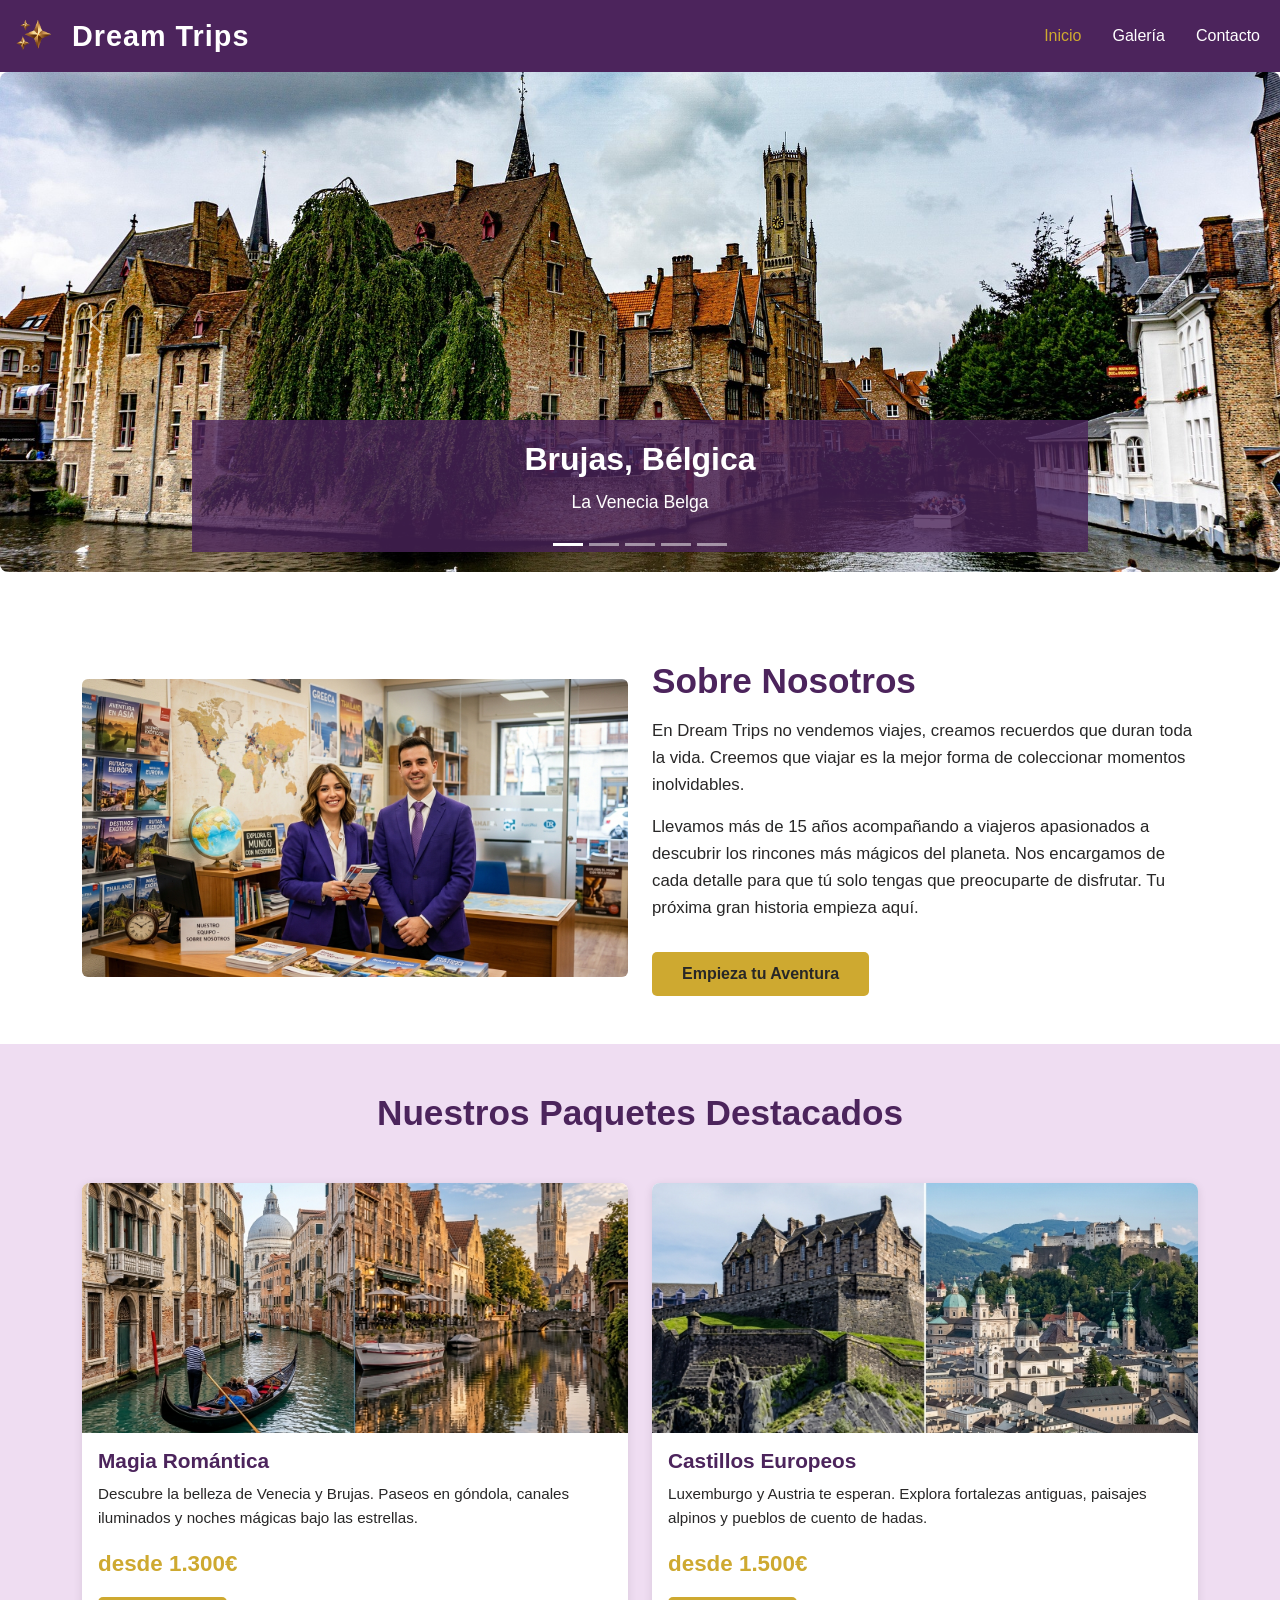
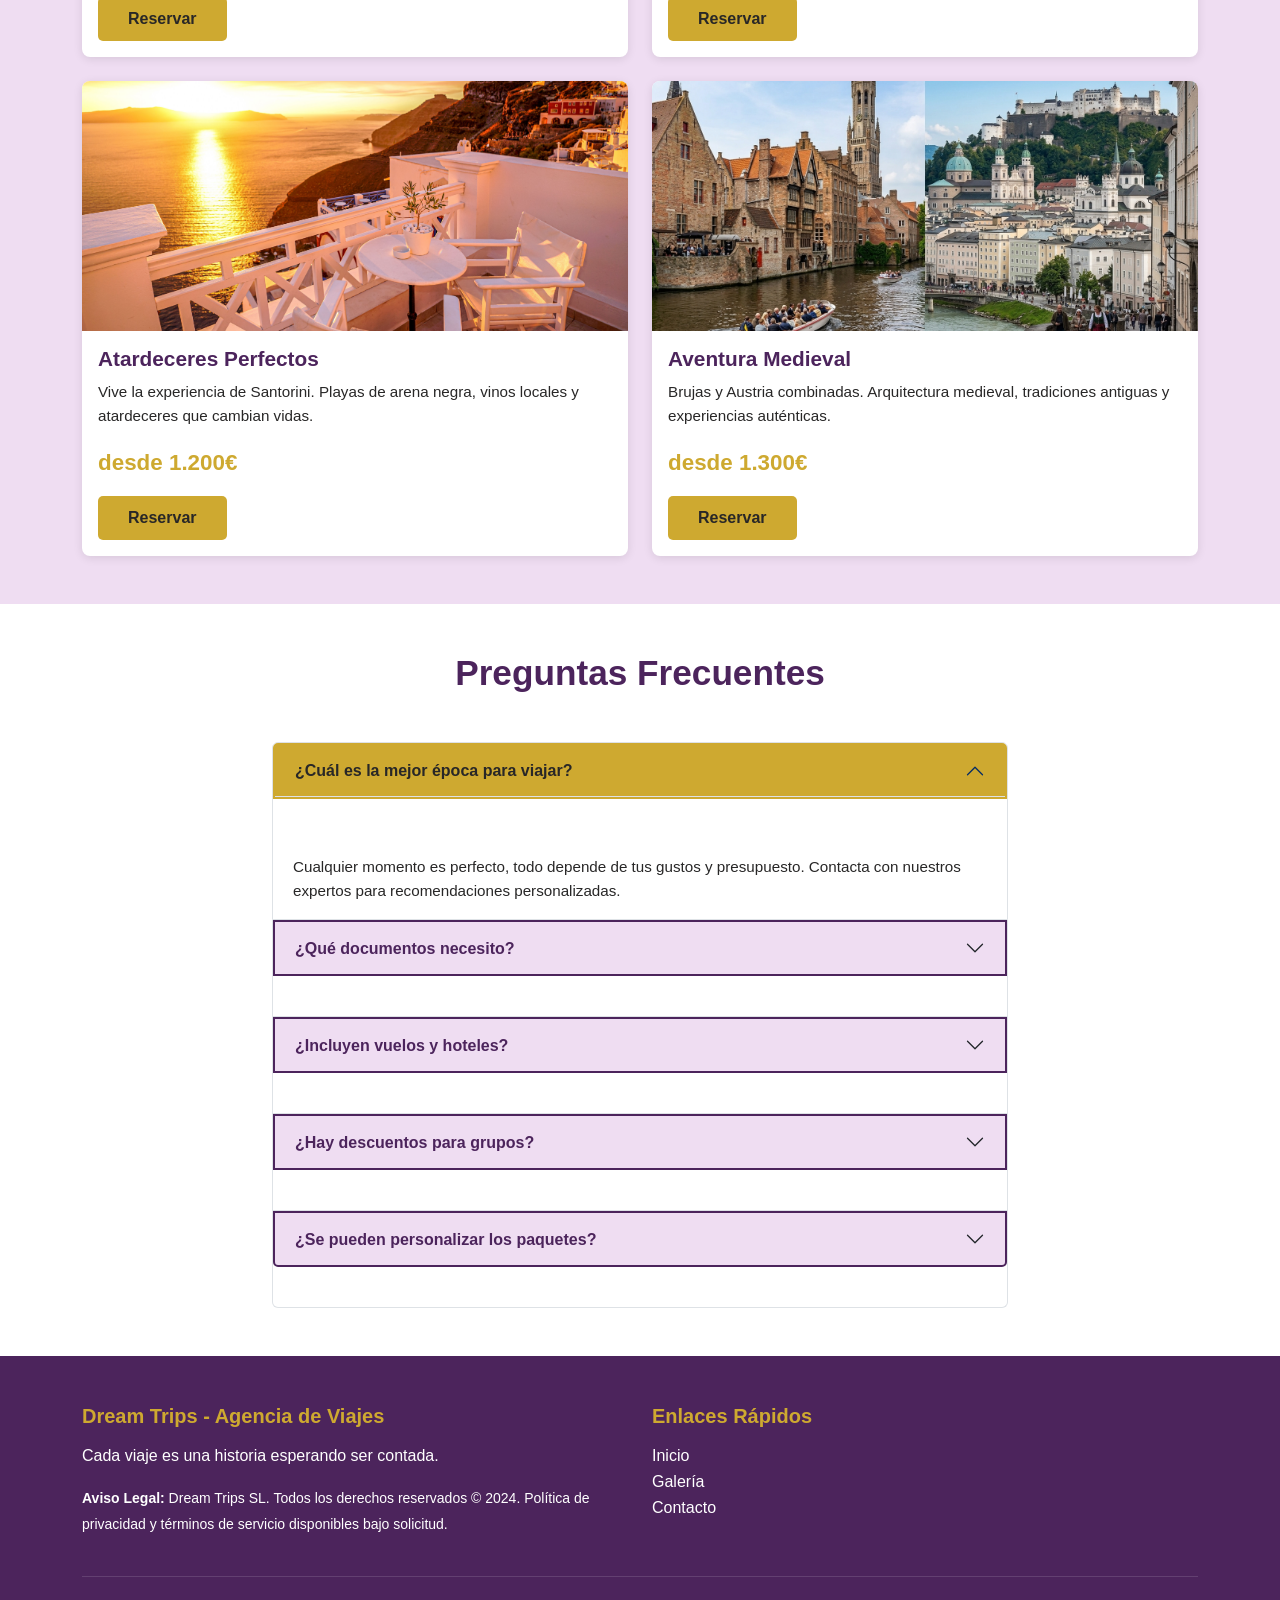
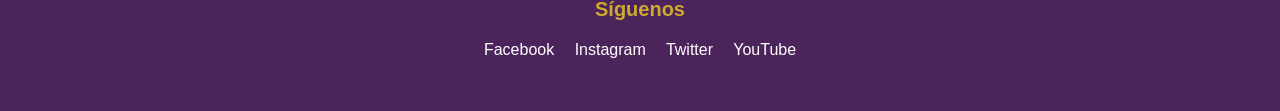
==== index.html @ c37e366d "Subida inicial proyecto Dream Trips" ====
<!DOCTYPE html>
<html lang="es">
<head>
    <meta charset="UTF-8">
    <meta name="viewport" content="width=device-width, initial-scale=1.0">
    <title>Dream Trips - Agencia de Viajes</title>
    <link rel="icon" type="image/png" href="img/logo.png">
    <link href="https://cdn.jsdelivr.net/npm/bootstrap@5.3.0/dist/css/bootstrap.min.css" rel="stylesheet">
    <link rel="stylesheet" href="css/styles.css">
</head>

<body>

    <header class="navbar navbar-expand-lg navbar-dark bg-purple sticky-top">

        <div class="container-fluid">

            <a class="navbar-brand fw-bold" href="index.html">
                <img src="img/logo.png" alt="Logo Dream Trips" class="logo-navbar"> Dream Trips
            </a>

            <button class="navbar-toggler" type="button" data-bs-toggle="collapse" data-bs-target="#navbarNav">
                <span class="navbar-toggler-icon"></span>
            </button>

            <nav class="collapse navbar-collapse" id="navbarNav">
                <ul class="navbar-nav ms-auto">
                    <li class="nav-item">
                        <a class="nav-link active" href="index.html">Inicio</a>
                    </li>
                    <li class="nav-item">
                        <a class="nav-link" href="galeria.html">Galería</a>
                    </li>
                    <li class="nav-item">
                        <a class="nav-link" href="contacto.html">Contacto</a>
                    </li>
                </ul>
            </nav>

        </div>

    </header>

    <main>

        <section class="carousel-section">

            <div id="carouselDestinos" class="carousel slide" data-bs-ride="carousel">
                <div class="carousel-indicators">
                    <button type="button" data-bs-target="#carouselDestinos" data-bs-slide-to="0" class="active"></button>
                    <button type="button" data-bs-target="#carouselDestinos" data-bs-slide-to="1"></button>
                    <button type="button" data-bs-target="#carouselDestinos" data-bs-slide-to="2"></button>
                    <button type="button" data-bs-target="#carouselDestinos" data-bs-slide-to="3"></button>
                    <button type="button" data-bs-target="#carouselDestinos" data-bs-slide-to="4"></button>
                </div>

                <div class="carousel-inner">
                    <div class="carousel-item active">
                        <img src="img/carrusel1.jpg" class="d-block w-100" alt="Brujas, Bélgica">
                        <div class="carousel-caption d-none d-md-block">
                            <h3>Brujas, Bélgica</h3>
                            <p>La Venecia Belga</p>
                        </div>
                    </div>

                    <div class="carousel-item">
                        <img src="img/carrusel2.jpg" class="d-block w-100" alt="Venecia, Italia">
                        <div class="carousel-caption d-none d-md-block">
                            <h3>Venecia, Italia</h3>
                            <p>Romance y arquitectura en cada rincón</p>
                        </div>
                    </div>

                    <div class="carousel-item">
                        <img src="img/carrusel3.jpg" class="d-block w-100" alt="Luxemburgo">
                        <div class="carousel-caption d-none d-md-block">
                            <h3>Luxemburgo</h3>
                            <p>Castillos y vistas panorámicas inolvidables</p>
                        </div>
                    </div>

                    <div class="carousel-item">
                        <img src="img/carrusel4.jpg" class="d-block w-100" alt="Santorini, Grecia">
                        <div class="carousel-caption d-none d-md-block">
                            <h3>Santorini, Grecia</h3>
                            <p>Atardeceres mágicos sobre el Mar Egeo</p>
                        </div>
                    </div>

                    <div class="carousel-item">
                        <img src="img/carrusel5.jpg" class="d-block w-100" alt="Hallstatt, Austria">
                        <div class="carousel-caption d-none d-md-block">
                            <h3>Hallstatt, Austria</h3>
                            <p>Un pueblo de cuento de hadas en los Alpes</p>
                        </div>
                    </div>

                </div>

                <button class="carousel-control-prev" type="button" data-bs-target="#carouselDestinos" data-bs-slide="prev">
                    <span class="carousel-control-prev-icon"></span>
                </button>

                <button class="carousel-control-next" type="button" data-bs-target="#carouselDestinos" data-bs-slide="next">
                    <span class="carousel-control-next-icon"></span>
                </button>

            </div>

        </section>


        <section class="about-section py-5">

            <div class="container">

                <div class="row align-items-center">

                    <div class="col-lg-6 col-12 mb-4 mb-lg-0">
                        <img src="img/nosotros.jpg" class="img-fluid rounded" alt="Dream Trips">
                    </div>

                    <div class="col-lg-6 col-12">
                        <h2 class="mb-3">Sobre Nosotros</h2>
                        <p>En Dream Trips no vendemos viajes, creamos recuerdos que duran toda la vida. 
                            Creemos que viajar es la mejor forma de coleccionar momentos inolvidables.</p>
                        <p>Llevamos más de 15 años acompañando a viajeros apasionados a descubrir los rincones más mágicos del planeta. 
                            Nos encargamos de cada detalle para que tú solo tengas que preocuparte de disfrutar. 
                            Tu próxima gran historia empieza aquí.</p>
                        <a href="contacto.html" class="btn btn-gold mt-3">Empieza tu Aventura</a>
                    </div>

                </div>

            </div>

        </section>


        <section class="packages-section py-5 bg-light-lavender">

            <div class="container">

                <h2 class="text-center mb-5">Nuestros Paquetes Destacados</h2>
                <div class="row g-4">

                    <div class="col-lg-6 col-md-6 col-12">
                        <div class="card h-100 card-hover">
                            <img src="img/paquete1.jpg" class="card-img-top" alt="Magia Romántica">
                            <div class="card-body">
                                <h5 class="card-title">Magia Romántica</h5>
                                <p class="card-text">Descubre la belleza de Venecia y Brujas. Paseos en góndola, canales iluminados y noches mágicas bajo las estrellas.</p>
                                <p class="price">desde 1.300€</p>
                                <a href="contacto.html" class="btn btn-gold">Reservar</a>
                            </div>
                        </div>
                    </div>

                    <div class="col-lg-6 col-md-6 col-12">
                        <div class="card h-100 card-hover">
                            <img src="img/paquete2.jpg" class="card-img-top" alt="Castillos Europeos">
                            <div class="card-body">
                                <h5 class="card-title">Castillos Europeos</h5>
                                <p class="card-text">Luxemburgo y Austria te esperan. Explora fortalezas antiguas, paisajes alpinos y pueblos de cuento de hadas.</p>
                                <p class="price">desde 1.500€</p>
                                <a href="contacto.html" class="btn btn-gold">Reservar</a>
                            </div>
                        </div>
                    </div>

                    <div class="col-lg-6 col-md-6 col-12">
                        <div class="card h-100 card-hover">
                            <img src="img/paquete3.jpg" class="card-img-top" alt="Atardeceres Perfectos">
                            <div class="card-body">
                                <h5 class="card-title">Atardeceres Perfectos</h5>
                                <p class="card-text">Vive la experiencia de Santorini. Playas de arena negra, vinos locales y atardeceres que cambian vidas.</p>
                                <p class="price">desde 1.200€</p>
                                <a href="contacto.html" class="btn btn-gold">Reservar</a>
                            </div>
                        </div>
                    </div>

                    <div class="col-lg-6 col-md-6 col-12">
                        <div class="card h-100 card-hover">
                            <img src="img/paquete4.jpg" class="card-img-top" alt="Aventura Medieval">
                            <div class="card-body">
                                <h5 class="card-title">Aventura Medieval</h5>
                                <p class="card-text">Brujas y Austria combinadas. Arquitectura medieval, tradiciones antiguas y experiencias auténticas.</p>
                                <p class="price">desde 1.300€</p>
                                <a href="contacto.html" class="btn btn-gold">Reservar</a>
                            </div>
                        </div>
                    </div>

                </div>

            </div>

        </section>


        <section class="faq-section py-5">

            <div class="container">

                <h2 class="text-center mb-5">Preguntas Frecuentes</h2>
                <div class="row justify-content-center">
                    <div class="col-lg-8 col-12">
                        <div class="accordion" id="accordionFAQ">

                            <div class="accordion-item">

                                <h2 class="accordion-header">
                                    <button class="accordion-button" type="button" data-bs-toggle="collapse" data-bs-target="#faq1">
                                        ¿Cuál es la mejor época para viajar?
                                    </button>
                                </h2>

                                <div id="faq1" class="accordion-collapse collapse show" data-bs-parent="#accordionFAQ">
                                    <div class="accordion-body">
                                        Cualquier momento es perfecto, todo depende de tus gustos y presupuesto. Contacta con nuestros expertos para recomendaciones personalizadas.
                                    </div>
                                </div>

                            </div>

                            <div class="accordion-item">

                                <h2 class="accordion-header">
                                    <button class="accordion-button collapsed" type="button" data-bs-toggle="collapse" data-bs-target="#faq2">
                                        ¿Qué documentos necesito?
                                    </button>
                                </h2>

                                <div id="faq2" class="accordion-collapse collapse" data-bs-parent="#accordionFAQ">
                                    <div class="accordion-body">
                                        Para viajes dentro de Europa, necesitas un pasaporte válido. Si eres ciudadano de la UE, el DNI es suficiente. Te recomendamos comprobar los requisitos específicos de cada país con suficiente antelación. Nuestro equipo te ayudará con toda la documentación.
                                    </div>
                                </div>

                            </div>

                            <div class="accordion-item">

                                <h2 class="accordion-header">
                                    <button class="accordion-button collapsed" type="button" data-bs-toggle="collapse" data-bs-target="#faq3">
                                        ¿Incluyen vuelos y hoteles?
                                    </button>
                                </h2>

                                <div id="faq3" class="accordion-collapse collapse" data-bs-parent="#accordionFAQ">
                                    <div class="accordion-body">
                                        Sí, todos nuestros paquetes incluyen vuelos internacionales, alojamiento en hoteles 4 estrellas, desayunos y tours guiados. Podemos personalizar cada paquete según tus necesidades y presupuesto.
                                    </div>
                                </div>

                            </div>

                            <div class="accordion-item">

                                <h2 class="accordion-header">
                                    <button class="accordion-button collapsed" type="button" data-bs-toggle="collapse" data-bs-target="#faq4">
                                        ¿Hay descuentos para grupos?
                                    </button>
                                </h2>

                                <div id="faq4" class="accordion-collapse collapse" data-bs-parent="#accordionFAQ">
                                    <div class="accordion-body">
                                        ¡Por supuesto! Ofrecemos descuentos especiales para grupos de 10 o más personas. Contáctanos para negociar las mejores tarifas para tu grupo.
                                    </div>
                                </div>

                            </div>

                            <div class="accordion-item">

                                <h2 class="accordion-header">
                                    <button class="accordion-button collapsed" type="button" data-bs-toggle="collapse" data-bs-target="#faq5">
                                        ¿Se pueden personalizar los paquetes?
                                    </button>
                                </h2>

                                <div id="faq5" class="accordion-collapse collapse" data-bs-parent="#accordionFAQ">
                                    <div class="accordion-body">
                                        Absolutamente. Cada viaje es único, y nosotros nos especializamos en crear experiencias a medida. Cuéntanos tus preferencias y crearemos tu itinerario perfecto.
                                    </div>
                                </div>

                            </div>
                        </div>
                    </div>
                </div>
            </div>
        </section>
    </main>

    <footer class="bg-purple text-white py-5">
        <div class="container">
            <div class="row mb-4">

                <div class="col-lg-6 col-12 mb-3 mb-lg-0">
                    <h5>Dream Trips - Agencia de Viajes</h5>
                    <p>Cada viaje es una historia esperando ser contada.</p>
                    <p><small><strong>Aviso Legal:</strong> Dream Trips SL. Todos los derechos reservados © 2024. Política de privacidad y términos de servicio disponibles bajo solicitud.</small></p>
                </div>

                <div class="col-lg-6 col-12">
                    <h5>Enlaces Rápidos</h5>
                    <ul class="list-unstyled">
                        <li><a href="index.html" class="text-decoration-none text-white">Inicio</a></li>
                        <li><a href="galeria.html" class="text-decoration-none text-white">Galería</a></li>
                        <li><a href="contacto.html" class="text-decoration-none text-white">Contacto</a></li>
                    </ul>
                </div>

            </div>

            <hr class="text-white-50">
            <div class="row text-center">

                <div class="col-12">
                    <h5 class="mb-3">Síguenos</h5>
                    <a href="https://www.facebook.com" class="text-white me-3 text-decoration-none" target="_blank">Facebook</a>
                    <a href="https://www.instagram.com" class="text-white me-3 text-decoration-none" target="_blank">Instagram</a>
                    <a href="https://www.twitter.com" class="text-white me-3 text-decoration-none" target="_blank">Twitter</a>
                    <a href="https://www.youtube.com" class="text-white text-decoration-none" target="_blank">YouTube</a>
                </div>

            </div>
        </div>
    </footer>

    <script src="https://cdn.jsdelivr.net/npm/bootstrap@5.3.0/dist/js/bootstrap.bundle.min.js"></script>
</body>
</html>
---- css/styles.css ----
:root {
    --color-purple: #4c245c;
    --color-gold: #cea930;
    --color-lavender: #efddf2;
    --color-white: #ffffff;
    --color-dark: #282727;
    --color-light: #ffffff;
}

* {
    margin: 0;
    padding: 0;
    box-sizing: border-box;
}

body {
    font-family: 'Segoe UI', Tahoma, Geneva, Verdana, sans-serif;
    color: var(--color-dark);
    background-color: var(--color-white);
    line-height: 1.6;
}

/* header */

.bg-purple {
    background-color: var(--color-purple) !important;
}

.navbar-brand {
    font-size: 1.8rem;
    letter-spacing: 1px;
}

.logo-navbar {
    height: 40px;
    width: auto;
    margin-right: 10px;
    border-radius: 5px;
    vertical-align: -8px;
}

.navbar-nav .nav-link {
    color: var(--color-white) !important;
    font-weight: 500;
    margin-left: 15px;
    transition: color 0.3s;
}

.navbar-nav .nav-link:hover,
.navbar-nav .nav-link.active {
    color: var(--color-gold) !important;
}

/* carrusel */
.carousel-section {
    margin-bottom: 40px;
}

.carousel-inner {
    border-radius: 8px;
    overflow: hidden;
}

.carousel-item img {
    height: 500px;
    object-fit: cover;
}

.carousel-caption {
    background: rgba(74, 35, 90, 0.8);
    padding: 20px;
    border-radius: 0;
}

.carousel-caption h3 {
    font-size: 2rem;
    font-weight: bold;
    margin-bottom: 10px;
}

.carousel-caption p {
    font-size: 1.1rem;
}

/* sobre nosotros */
.about-section {
    background-color: var(--color-white);
    padding: 60px 0;
}

.about-section h2 {
    color: var(--color-purple);
    font-weight: bold;
    margin-bottom: 20px;
    font-size: 2.2rem;
}

.about-section p {
    font-size: 1.05rem;
    color: var(--color-dark);
    margin-bottom: 15px;
}

/* Botones */
.btn-gold {
    background-color: var(--color-gold) !important;
    color: var(--color-dark) !important;
    font-weight: bold;
    border: none;
    border-radius: 5px;
    padding: 10px 30px;
    transition: all 0.3s;
}

.btn-gold:hover {
    background-color: #c19b1a !important;
    transform: translateY(-2px);
    box-shadow: 0 4px 15px rgba(212, 175, 55, 0.4);
}

/* paquetes */
.bg-light-lavender {
    background-color: var(--color-lavender);
}

.packages-section h2 {
    color: var(--color-purple);
    font-weight: bold;
    font-size: 2.2rem;
}

.card {
    border: none;
    box-shadow: 0 2px 10px rgba(0, 0, 0, 0.1);
    border-radius: 8px;
    overflow: hidden;
    transition: transform 0.3s, box-shadow 0.3s;
}

.card-hover:hover {
    transform: translateY(-10px);
    box-shadow: 0 8px 25px rgba(74, 35, 90, 0.2);
}

.card-img-top {
    height: 250px;
    object-fit: cover;
}

.card-title {
    color: var(--color-purple);
    font-weight: bold;
    font-size: 1.3rem;
}

.card-text {
    color: var(--color-dark);
    font-size: 0.95rem;
}

.price {
    font-size: 1.4rem;
    font-weight: bold;
    color: var(--color-gold);
    margin: 15px 0;
}

/* preguntas frecuentes */
.faq-section {
    padding: 60px 0;
}

.faq-section h2 {
    color: var(--color-purple);
    font-weight: bold;
    font-size: 2.2rem;
    margin-bottom: 40px;
}

.accordion-button {
    background-color: var(--color-lavender);
    color: var(--color-purple);
    font-weight: bold;
    border: 2px solid var(--color-purple);
}

.accordion-button:not(.collapsed) {
    background-color: var(--color-gold);
    color: var(--color-dark);
    border-color: var(--color-gold);
}

.accordion-body {
    background-color: var(--color-white);
    color: var(--color-dark);
    font-size: 0.95rem;
}

/* pie */
footer {
    background-color: var(--color-purple);
    color: var(--color-white);
}

footer h5 {
    color: var(--color-gold);
    font-weight: bold;
    margin-bottom: 15px;
}

footer a {
    transition: color 0.3s;
}

footer a:hover {
    color: var(--color-gold) !important;
}

footer hr {
    margin: 20px 0;
}

/* Galeria */
.gallery-header h1 {
    color: var(--color-purple);
    font-weight: bold;
    font-size: 2.5rem;
}

.gallery-header .lead {
    color: var(--color-dark);
}

.gallery-section {
    padding: 60px 0;
    background-color: var(--color-white);
}

.gallery-item {
    position: relative;
    overflow: hidden;
    border-radius: 8px;
    box-shadow: 0 2px 10px rgba(0, 0, 0, 0.15);
    height: 300px;
}

.gallery-item img {
    width: 100%;
    height: 100%;
    object-fit: cover;
    transition: transform 0.3s ease;
}

.gallery-item:hover img {
    transform: scale(1.1);
}

.overlay {
    position: absolute;
    top: 0;
    left: 0;
    width: 100%;
    height: 100%;
    background: rgba(74, 35, 90, 0.8);
    display: flex;
    align-items: center;
    justify-content: center;
    opacity: 0;
    transition: opacity 0.3s ease;
}

.gallery-item:hover .overlay {
    opacity: 1;
}

.overlay p {
    color: var(--color-gold);
    font-size: 1.3rem;
    font-weight: bold;
    text-align: center;
}

/* contacto */

.contact-header h1 {
    color: var(--color-purple);
    font-weight: bold;
    font-size: 2.5rem;
}

.contact-header .lead {
    color: var(--color-dark);
}

.contact-section {
    padding: 60px 0;
}

.contact-section h2 {
    color: var(--color-purple);
    font-weight: bold;
    margin-bottom: 30px;
}

.form-label {
    color: var(--color-purple);
    font-weight: 600;
}

.form-control {
    border: 2px solid var(--color-lavender);
    border-radius: 5px;
    padding: 10px 12px;
    transition: border-color 0.3s;
}

.form-control:focus {
    border-color: var(--color-gold);
    box-shadow: 0 0 0 0.2rem rgba(212, 175, 55, 0.25);
}

.form-control.is-invalid {
    border-color: #dc3545;
}

.invalid-feedback {
    color: #dc3545;
    font-size: 0.85rem;
    display: none !important;
}

.invalid-feedback.show {
    display: block !important;
}

#map {
    width: 100%;
    border-radius: 8px;
}


/* Responsive */
@media (max-width: 768px) {
    .carousel-item img {
        height: 300px;
    }

    .carousel-caption h3 {
        font-size: 1.3rem;
    }

    .carousel-caption p {
        font-size: 0.8rem;
    }

    .about-section h2,
    .packages-section h2,
    .faq-section h2,
    .contact-section h2,
    .gallery-header h1,
    .contact-header h1 {
        font-size: 1.8rem;
    }

    .card-img-top {
        height: 200px;
    }

    .gallery-item {
        height: 250px;
    }

    #map {
        height: 400px !important;
    }

    .row.g-5 {
        gap: 30px !important;
    }
}

@media (max-width: 576px) {
    .navbar-brand {
        font-size: 1.3rem;
    }

    .carousel-item img {
        height: 200px;
    }

    .carousel-caption {
        padding: 10px;
    }

    .carousel-caption h3 {
        font-size: 1rem;
    }

    .carousel-caption p {
        font-size: 0.7rem;
    }

    .btn-gold {
        padding: 8px 15px;
        font-size: 0.9rem;
    }

    .price {
        font-size: 1.1rem;
    }

    #map {
        height: 300px !important;
    }
}
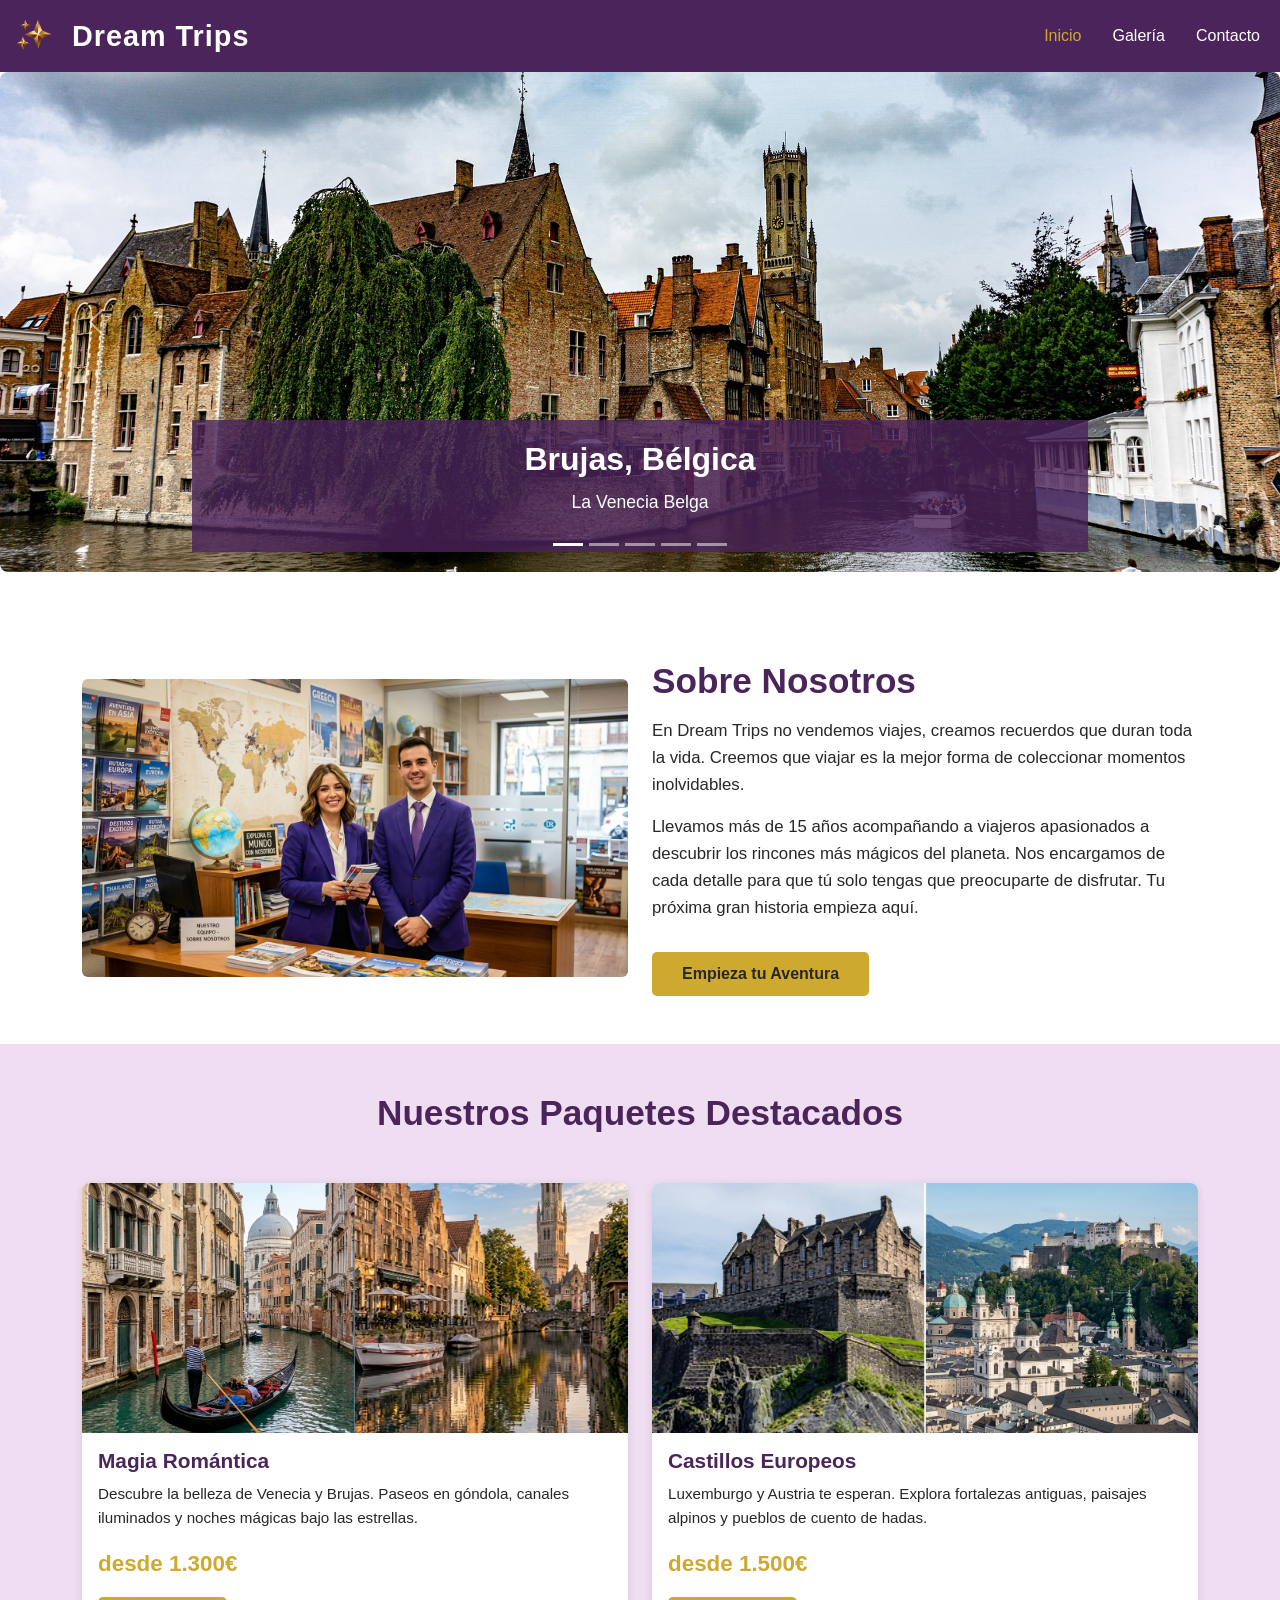
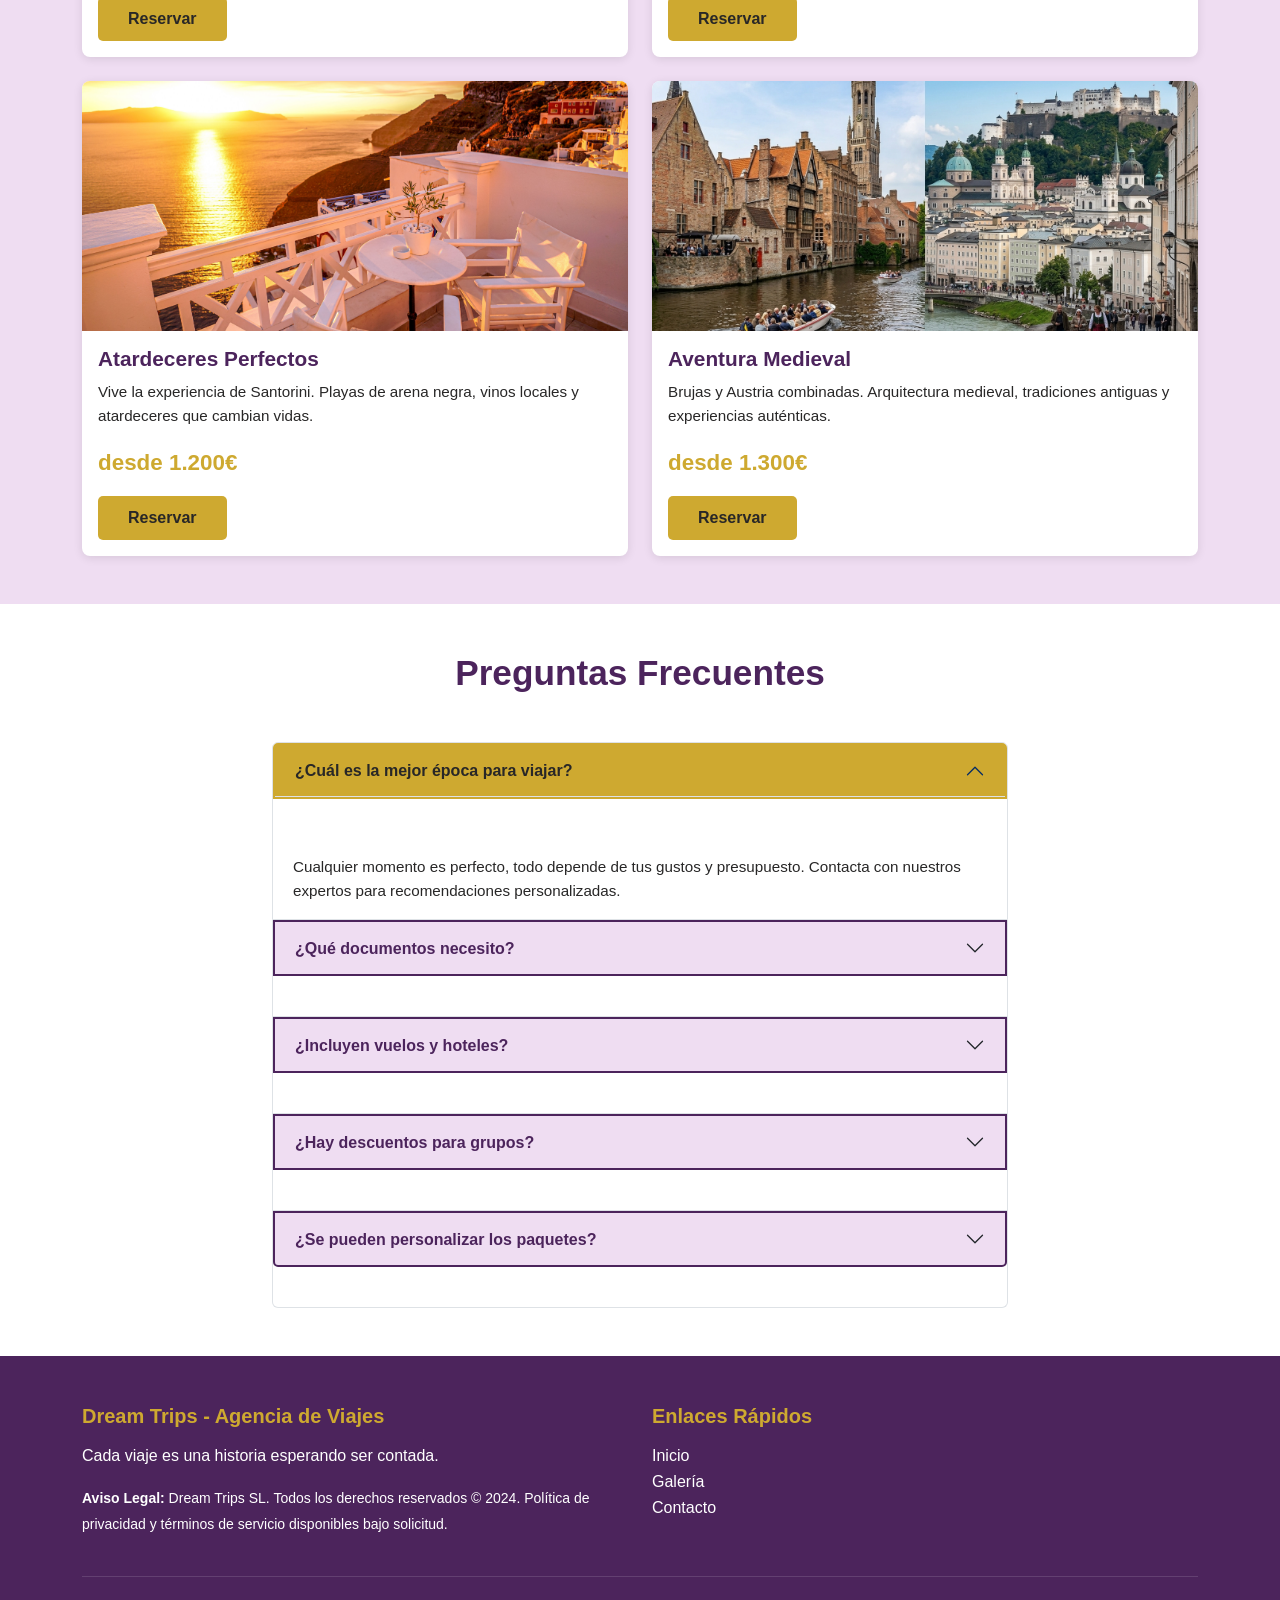
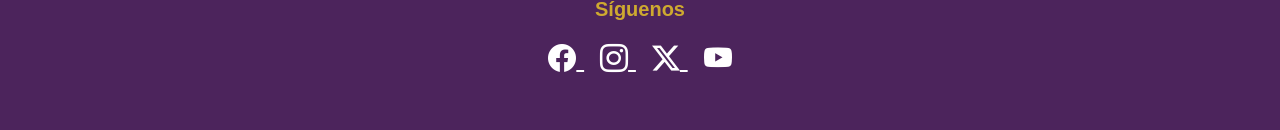
==== commit d6851f80: "Ajustes finales mapa y footer" ====
--- a/index.html
+++ b/index.html
@@ -6,6 +6,7 @@
     <title>Dream Trips - Agencia de Viajes</title>
     <link rel="icon" type="image/png" href="img/logo.png">
     <link href="https://cdn.jsdelivr.net/npm/bootstrap@5.3.0/dist/css/bootstrap.min.css" rel="stylesheet">
+    <link rel="stylesheet" href="https://cdn.jsdelivr.net/npm/bootstrap-icons@1.11.3/font/bootstrap-icons.min.css">
     <link rel="stylesheet" href="css/styles.css">
 </head>
 
@@ -320,10 +321,18 @@
 
                 <div class="col-12">
                     <h5 class="mb-3">Síguenos</h5>
-                    <a href="https://www.facebook.com" class="text-white me-3 text-decoration-none" target="_blank">Facebook</a>
-                    <a href="https://www.instagram.com" class="text-white me-3 text-decoration-none" target="_blank">Instagram</a>
-                    <a href="https://www.twitter.com" class="text-white me-3 text-decoration-none" target="_blank">Twitter</a>
-                    <a href="https://www.youtube.com" class="text-white text-decoration-none" target="_blank">YouTube</a>
+                    <a href="https://www.facebook.com" class="text-white me-3 fs-3" target="_blank" rel="noopener" aria-label="Facebook">
+                        <i class="bi bi-facebook"></i>
+                    </a>
+                    <a href="https://www.instagram.com" class="text-white me-3 fs-3" target="_blank" rel="noopener" aria-label="Instagram">
+                        <i class="bi bi-instagram"></i>
+                    </a>
+                    <a href="https://www.twitter.com" class="text-white me-3 fs-3" target="_blank" rel="noopener" aria-label="Twitter">
+                        <i class="bi bi-twitter-x"></i>
+                    </a>
+                    <a href="https://www.youtube.com" class="text-white fs-3" target="_blank" rel="noopener" aria-label="YouTube">
+                        <i class="bi bi-youtube"></i>
+                    </a>
                 </div>
 
             </div>
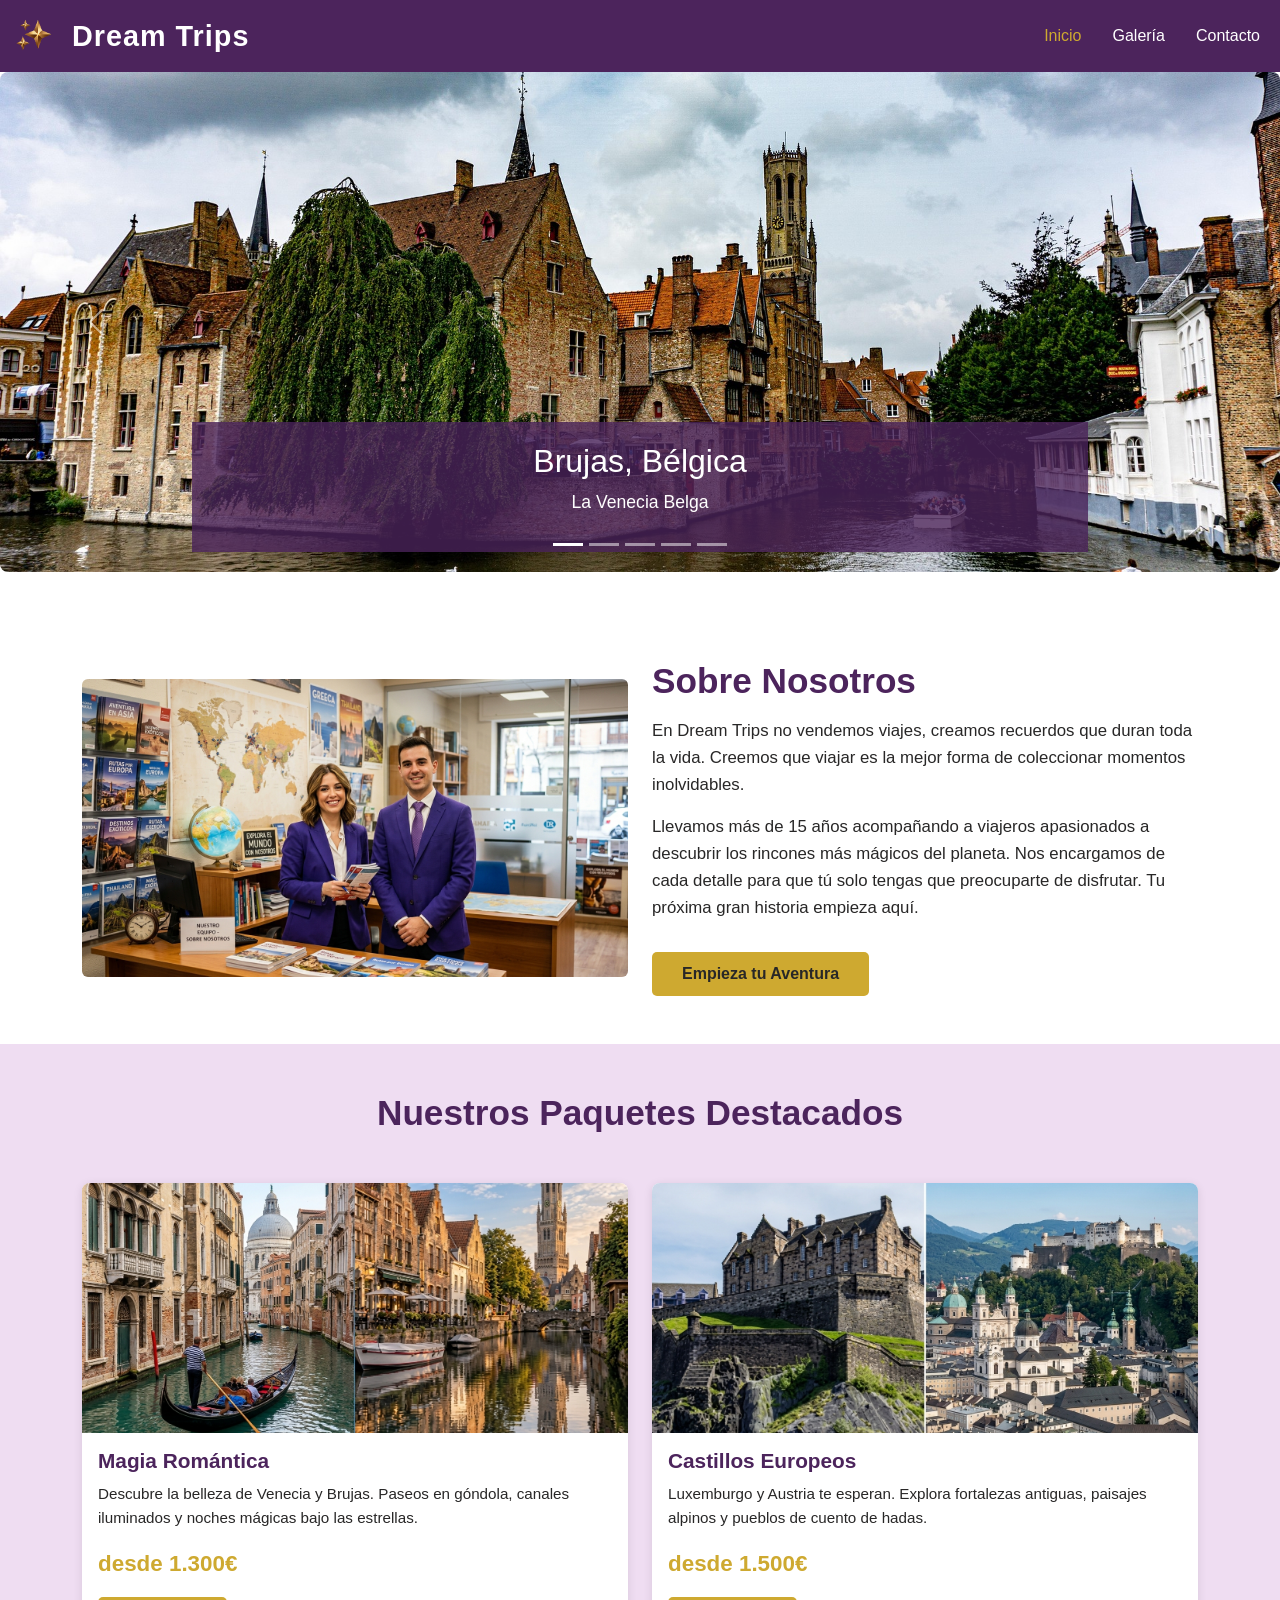
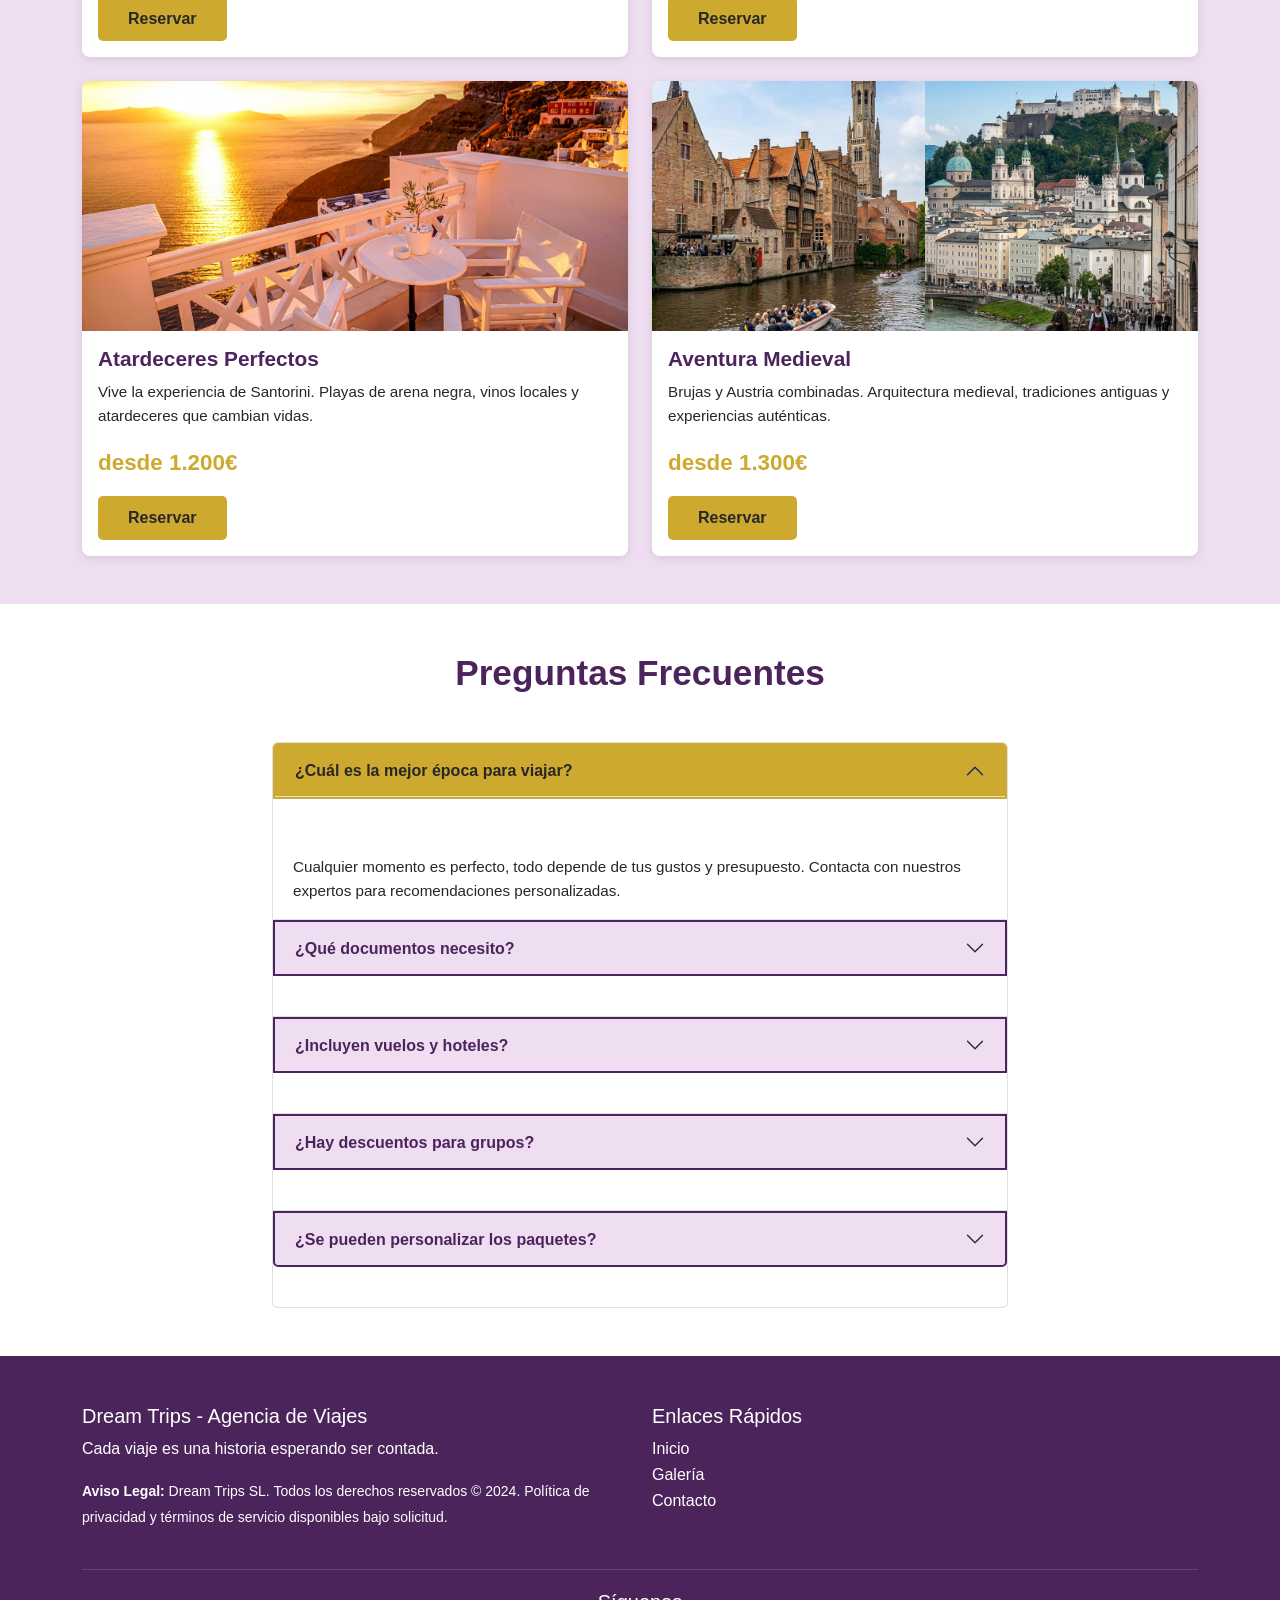
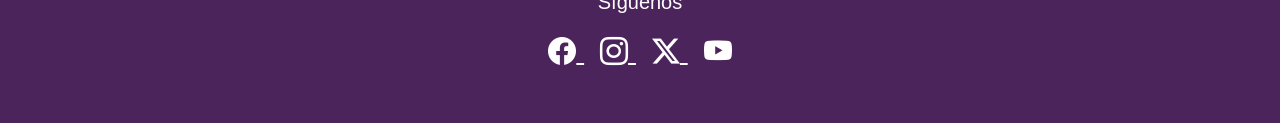
==== commit f86aefaf: "Correcciones finales: validación HTML, footer, mapa y formulario" ====
--- a/index.html
+++ b/index.html
@@ -43,6 +43,7 @@
     </header>
 
     <main>
+        <h1 class="visually-hidden">Dream Trips - Agencia de Viajes</h1>
 
         <section class="carousel-section">
 
@@ -59,7 +60,7 @@
                     <div class="carousel-item active">
                         <img src="img/carrusel1.jpg" class="d-block w-100" alt="Brujas, Bélgica">
                         <div class="carousel-caption d-none d-md-block">
-                            <h3>Brujas, Bélgica</h3>
+                            <h2>Brujas, Bélgica</h2>
                             <p>La Venecia Belga</p>
                         </div>
                     </div>
@@ -67,7 +68,7 @@
                     <div class="carousel-item">
                         <img src="img/carrusel2.jpg" class="d-block w-100" alt="Venecia, Italia">
                         <div class="carousel-caption d-none d-md-block">
-                            <h3>Venecia, Italia</h3>
+                            <h2>Venecia, Italia</h2>
                             <p>Romance y arquitectura en cada rincón</p>
                         </div>
                     </div>
@@ -75,7 +76,7 @@
                     <div class="carousel-item">
                         <img src="img/carrusel3.jpg" class="d-block w-100" alt="Luxemburgo">
                         <div class="carousel-caption d-none d-md-block">
-                            <h3>Luxemburgo</h3>
+                            <h2>Luxemburgo</h2>
                             <p>Castillos y vistas panorámicas inolvidables</p>
                         </div>
                     </div>
@@ -83,7 +84,7 @@
                     <div class="carousel-item">
                         <img src="img/carrusel4.jpg" class="d-block w-100" alt="Santorini, Grecia">
                         <div class="carousel-caption d-none d-md-block">
-                            <h3>Santorini, Grecia</h3>
+                            <h2>Santorini, Grecia</h2>
                             <p>Atardeceres mágicos sobre el Mar Egeo</p>
                         </div>
                     </div>
@@ -91,7 +92,7 @@
                     <div class="carousel-item">
                         <img src="img/carrusel5.jpg" class="d-block w-100" alt="Hallstatt, Austria">
                         <div class="carousel-caption d-none d-md-block">
-                            <h3>Hallstatt, Austria</h3>
+                            <h2>Hallstatt, Austria</h2>
                             <p>Un pueblo de cuento de hadas en los Alpes</p>
                         </div>
                     </div>
@@ -149,7 +150,7 @@
                         <div class="card h-100 card-hover">
                             <img src="img/paquete1.jpg" class="card-img-top" alt="Magia Romántica">
                             <div class="card-body">
-                                <h5 class="card-title">Magia Romántica</h5>
+                                <h3 class="card-title h5">Magia Romántica</h3>
                                 <p class="card-text">Descubre la belleza de Venecia y Brujas. Paseos en góndola, canales iluminados y noches mágicas bajo las estrellas.</p>
                                 <p class="price">desde 1.300€</p>
                                 <a href="contacto.html" class="btn btn-gold">Reservar</a>
@@ -161,7 +162,7 @@
                         <div class="card h-100 card-hover">
                             <img src="img/paquete2.jpg" class="card-img-top" alt="Castillos Europeos">
                             <div class="card-body">
-                                <h5 class="card-title">Castillos Europeos</h5>
+                                <h3 class="card-title h5">Castillos Europeos</h3>
                                 <p class="card-text">Luxemburgo y Austria te esperan. Explora fortalezas antiguas, paisajes alpinos y pueblos de cuento de hadas.</p>
                                 <p class="price">desde 1.500€</p>
                                 <a href="contacto.html" class="btn btn-gold">Reservar</a>
@@ -173,7 +174,7 @@
                         <div class="card h-100 card-hover">
                             <img src="img/paquete3.jpg" class="card-img-top" alt="Atardeceres Perfectos">
                             <div class="card-body">
-                                <h5 class="card-title">Atardeceres Perfectos</h5>
+                                <h3 class="card-title h5">Atardeceres Perfectos</h3>
                                 <p class="card-text">Vive la experiencia de Santorini. Playas de arena negra, vinos locales y atardeceres que cambian vidas.</p>
                                 <p class="price">desde 1.200€</p>
                                 <a href="contacto.html" class="btn btn-gold">Reservar</a>
@@ -185,7 +186,7 @@
                         <div class="card h-100 card-hover">
                             <img src="img/paquete4.jpg" class="card-img-top" alt="Aventura Medieval">
                             <div class="card-body">
-                                <h5 class="card-title">Aventura Medieval</h5>
+                                <h3 class="card-title h5">Aventura Medieval</h3>
                                 <p class="card-text">Brujas y Austria combinadas. Arquitectura medieval, tradiciones antiguas y experiencias auténticas.</p>
                                 <p class="price">desde 1.300€</p>
                                 <a href="contacto.html" class="btn btn-gold">Reservar</a>
@@ -300,13 +301,13 @@
             <div class="row mb-4">
 
                 <div class="col-lg-6 col-12 mb-3 mb-lg-0">
-                    <h5>Dream Trips - Agencia de Viajes</h5>
+                    <h2 class="h5">Dream Trips - Agencia de Viajes</h2>
                     <p>Cada viaje es una historia esperando ser contada.</p>
                     <p><small><strong>Aviso Legal:</strong> Dream Trips SL. Todos los derechos reservados © 2024. Política de privacidad y términos de servicio disponibles bajo solicitud.</small></p>
                 </div>
 
                 <div class="col-lg-6 col-12">
-                    <h5>Enlaces Rápidos</h5>
+                    <h2 class="h5">Enlaces Rápidos</h2>
                     <ul class="list-unstyled">
                         <li><a href="index.html" class="text-decoration-none text-white">Inicio</a></li>
                         <li><a href="galeria.html" class="text-decoration-none text-white">Galería</a></li>
@@ -320,7 +321,7 @@
             <div class="row text-center">
 
                 <div class="col-12">
-                    <h5 class="mb-3">Síguenos</h5>
+                    <h2 class="h5 mb-3">Síguenos</h2>
                     <a href="https://www.facebook.com" class="text-white me-3 fs-3" target="_blank" rel="noopener" aria-label="Facebook">
                         <i class="bi bi-facebook"></i>
                     </a>
--- a/css/styles.css
+++ b/css/styles.css
@@ -412,4 +412,8 @@
     #map {
         height: 300px !important;
     }
+}
+
+.invalid-feedback.show {
+display: block;
 }
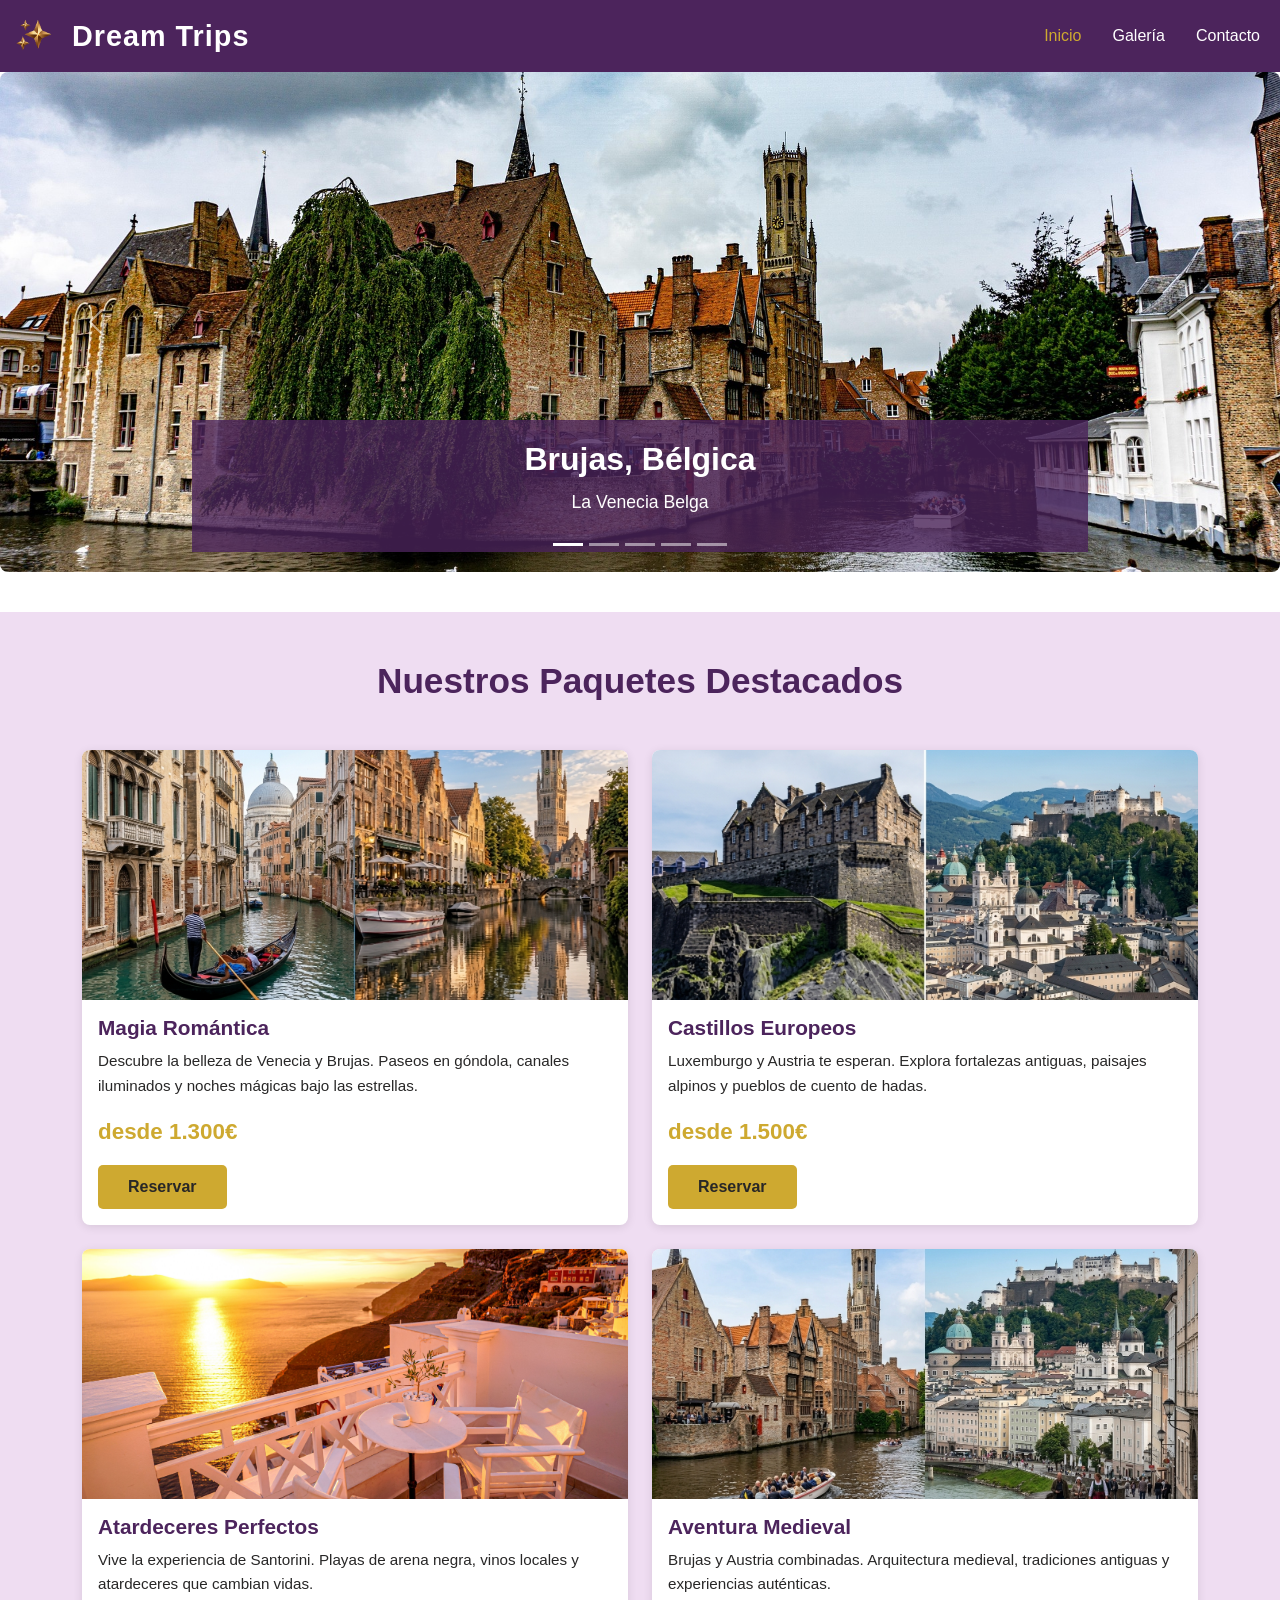
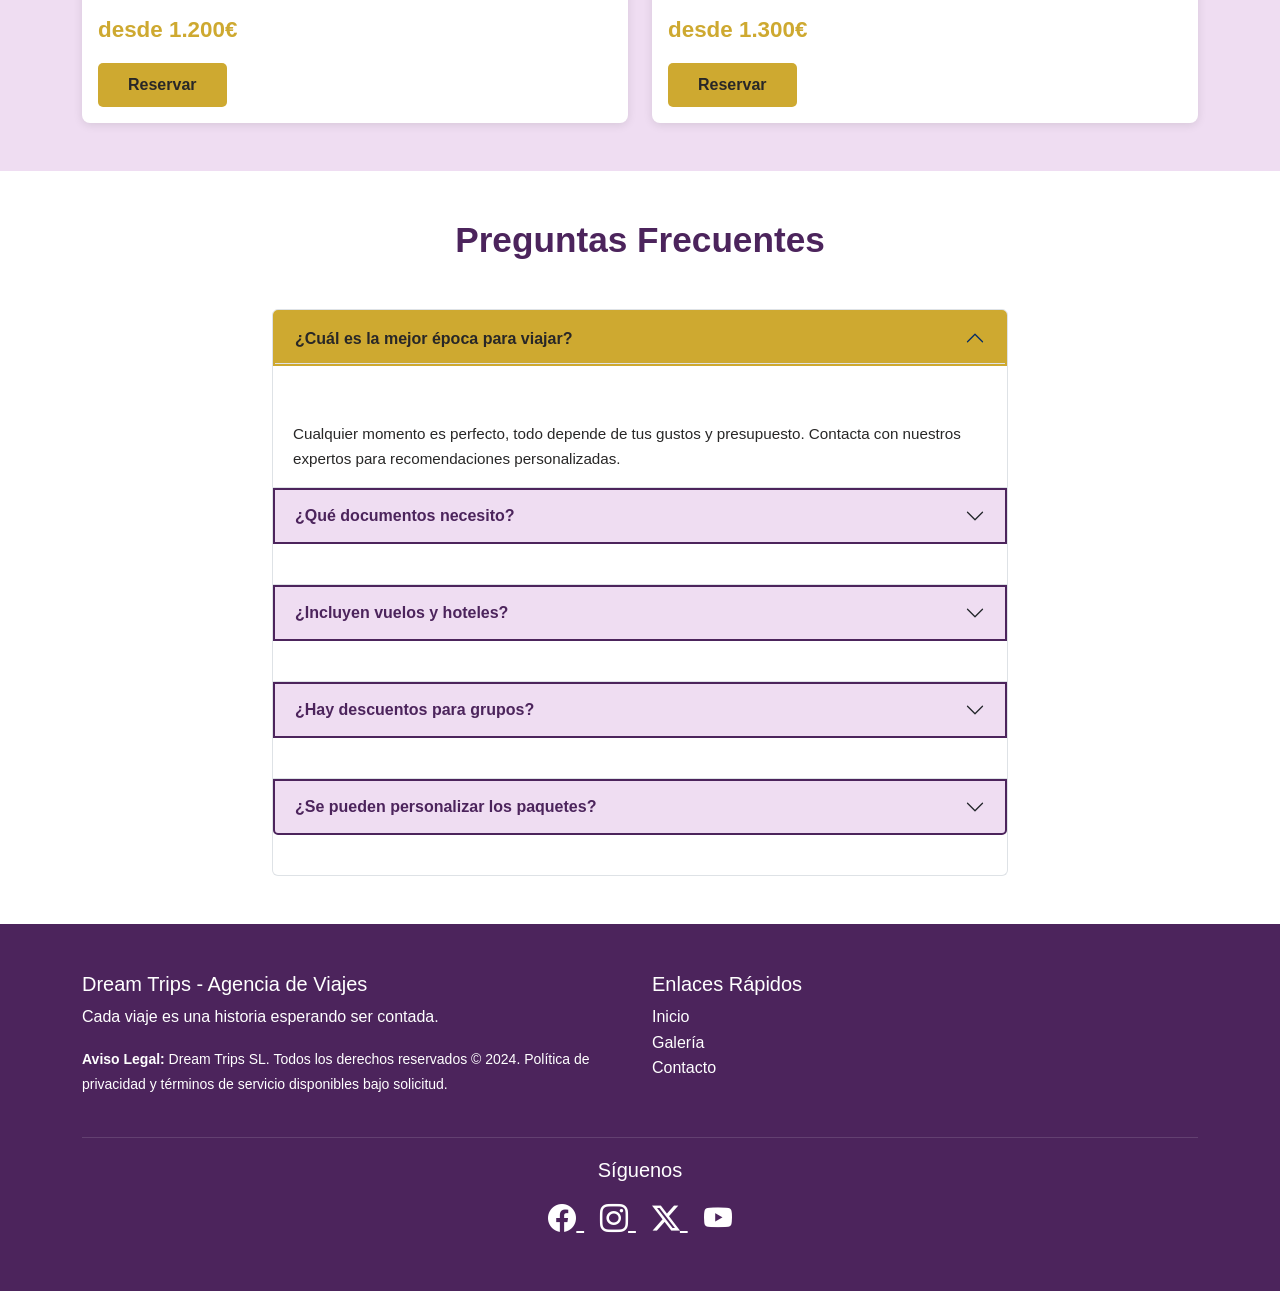
==== commit 1ba5c72f: "Actualizar versión final corregida" ====
--- a/index.html
+++ b/index.html
@@ -20,7 +20,7 @@
                 <img src="img/logo.png" alt="Logo Dream Trips" class="logo-navbar"> Dream Trips
             </a>
 
-            <button class="navbar-toggler" type="button" data-bs-toggle="collapse" data-bs-target="#navbarNav">
+            <button class="navbar-toggler" type="button" data-bs-toggle="collapse" data-bs-target="#navbarNav" aria-label="Abrir menú de navegación">
                 <span class="navbar-toggler-icon"></span>
             </button>
 
@@ -49,17 +49,17 @@
 
             <div id="carouselDestinos" class="carousel slide" data-bs-ride="carousel">
                 <div class="carousel-indicators">
-                    <button type="button" data-bs-target="#carouselDestinos" data-bs-slide-to="0" class="active"></button>
-                    <button type="button" data-bs-target="#carouselDestinos" data-bs-slide-to="1"></button>
-                    <button type="button" data-bs-target="#carouselDestinos" data-bs-slide-to="2"></button>
-                    <button type="button" data-bs-target="#carouselDestinos" data-bs-slide-to="3"></button>
-                    <button type="button" data-bs-target="#carouselDestinos" data-bs-slide-to="4"></button>
+                    <button type="button" data-bs-target="#carouselDestinos" data-bs-slide-to="0" class="active" aria-current="true" aria-label="Slide 1"></button>
+                    <button type="button" data-bs-target="#carouselDestinos" data-bs-slide-to="1" aria-label="Slide 2"></button>
+                    <button type="button" data-bs-target="#carouselDestinos" data-bs-slide-to="2" aria-label="Slide 3"></button>
+                    <button type="button" data-bs-target="#carouselDestinos" data-bs-slide-to="3" aria-label="Slide 4"></button>
+                    <button type="button" data-bs-target="#carouselDestinos" data-bs-slide-to="4" aria-label="Slide 5"></button>
                 </div>
 
                 <div class="carousel-inner">
                     <div class="carousel-item active">
                         <img src="img/carrusel1.jpg" class="d-block w-100" alt="Brujas, Bélgica">
-                        <div class="carousel-caption d-none d-md-block">
+                        <div class="carousel-caption d-block">
                             <h2>Brujas, Bélgica</h2>
                             <p>La Venecia Belga</p>
                         </div>
@@ -67,7 +67,7 @@
 
                     <div class="carousel-item">
                         <img src="img/carrusel2.jpg" class="d-block w-100" alt="Venecia, Italia">
-                        <div class="carousel-caption d-none d-md-block">
+                        <div class="carousel-caption d-block">
                             <h2>Venecia, Italia</h2>
                             <p>Romance y arquitectura en cada rincón</p>
                         </div>
@@ -75,7 +75,7 @@
 
                     <div class="carousel-item">
                         <img src="img/carrusel3.jpg" class="d-block w-100" alt="Luxemburgo">
-                        <div class="carousel-caption d-none d-md-block">
+                        <div class="carousel-caption d-block">
                             <h2>Luxemburgo</h2>
                             <p>Castillos y vistas panorámicas inolvidables</p>
                         </div>
@@ -83,7 +83,7 @@
 
                     <div class="carousel-item">
                         <img src="img/carrusel4.jpg" class="d-block w-100" alt="Santorini, Grecia">
-                        <div class="carousel-caption d-none d-md-block">
+                        <div class="carousel-caption d-block">
                             <h2>Santorini, Grecia</h2>
                             <p>Atardeceres mágicos sobre el Mar Egeo</p>
                         </div>
@@ -91,7 +91,7 @@
 
                     <div class="carousel-item">
                         <img src="img/carrusel5.jpg" class="d-block w-100" alt="Hallstatt, Austria">
-                        <div class="carousel-caption d-none d-md-block">
+                        <div class="carousel-caption d-block">
                             <h2>Hallstatt, Austria</h2>
                             <p>Un pueblo de cuento de hadas en los Alpes</p>
                         </div>
@@ -99,45 +99,17 @@
 
                 </div>
 
-                <button class="carousel-control-prev" type="button" data-bs-target="#carouselDestinos" data-bs-slide="prev">
-                    <span class="carousel-control-prev-icon"></span>
+                <button class="carousel-control-prev" type="button" data-bs-target="#carouselDestinos" data-bs-slide="prev" aria-label="Anterior">
+                    <span class="carousel-control-prev-icon" aria-hidden="true"></span>
                 </button>
 
-                <button class="carousel-control-next" type="button" data-bs-target="#carouselDestinos" data-bs-slide="next">
-                    <span class="carousel-control-next-icon"></span>
+                <button class="carousel-control-next" type="button" data-bs-target="#carouselDestinos" data-bs-slide="next" aria-label="Siguiente">
+                    <span class="carousel-control-next-icon" aria-hidden="true"></span>
                 </button>
 
             </div>
 
         </section>
-
-
-        <section class="about-section py-5">
-
-            <div class="container">
-
-                <div class="row align-items-center">
-
-                    <div class="col-lg-6 col-12 mb-4 mb-lg-0">
-                        <img src="img/nosotros.jpg" class="img-fluid rounded" alt="Dream Trips">
-                    </div>
-
-                    <div class="col-lg-6 col-12">
-                        <h2 class="mb-3">Sobre Nosotros</h2>
-                        <p>En Dream Trips no vendemos viajes, creamos recuerdos que duran toda la vida. 
-                            Creemos que viajar es la mejor forma de coleccionar momentos inolvidables.</p>
-                        <p>Llevamos más de 15 años acompañando a viajeros apasionados a descubrir los rincones más mágicos del planeta. 
-                            Nos encargamos de cada detalle para que tú solo tengas que preocuparte de disfrutar. 
-                            Tu próxima gran historia empieza aquí.</p>
-                        <a href="contacto.html" class="btn btn-gold mt-3">Empieza tu Aventura</a>
-                    </div>
-
-                </div>
-
-            </div>
-
-        </section>
-
 
         <section class="packages-section py-5 bg-light-lavender">
 
@@ -199,7 +171,6 @@
             </div>
 
         </section>
-
 
         <section class="faq-section py-5">
 
--- a/css/styles.css
+++ b/css/styles.css
@@ -20,11 +20,7 @@
     line-height: 1.6;
 }
 
-/* header */
-
-.bg-purple {
-    background-color: var(--color-purple) !important;
-}
+.bg-purple { background-color: var(--color-purple) !important; }
 
 .navbar-brand {
     font-size: 1.8rem;
@@ -45,16 +41,11 @@
     margin-left: 15px;
     transition: color 0.3s;
 }
-
 .navbar-nav .nav-link:hover,
-.navbar-nav .nav-link.active {
-    color: var(--color-gold) !important;
-}
-
-/* carrusel */
-.carousel-section {
-    margin-bottom: 40px;
-}
+.navbar-nav .nav-link.active { color: var(--color-gold) !important; }
+
+/* Carrusel */
+.carousel-section { margin-bottom: 40px; }
 
 .carousel-inner {
     border-radius: 8px;
@@ -72,34 +63,13 @@
     border-radius: 0;
 }
 
-.carousel-caption h3 {
+.carousel-caption h2 {
     font-size: 2rem;
     font-weight: bold;
     margin-bottom: 10px;
 }
 
-.carousel-caption p {
-    font-size: 1.1rem;
-}
-
-/* sobre nosotros */
-.about-section {
-    background-color: var(--color-white);
-    padding: 60px 0;
-}
-
-.about-section h2 {
-    color: var(--color-purple);
-    font-weight: bold;
-    margin-bottom: 20px;
-    font-size: 2.2rem;
-}
-
-.about-section p {
-    font-size: 1.05rem;
-    color: var(--color-dark);
-    margin-bottom: 15px;
-}
+.carousel-caption p { font-size: 1.1rem; }
 
 /* Botones */
 .btn-gold {
@@ -111,19 +81,18 @@
     padding: 10px 30px;
     transition: all 0.3s;
 }
-
 .btn-gold:hover {
     background-color: #c19b1a !important;
     transform: translateY(-2px);
     box-shadow: 0 4px 15px rgba(212, 175, 55, 0.4);
 }
 
-/* paquetes */
-.bg-light-lavender {
-    background-color: var(--color-lavender);
-}
-
-.packages-section h2 {
+/* Secciones */
+.bg-light-lavender { background-color: var(--color-lavender); }
+
+.packages-section h2,
+.faq-section h2,
+.contact-section h2 {
     color: var(--color-purple);
     font-weight: bold;
     font-size: 2.2rem;
@@ -136,28 +105,23 @@
     overflow: hidden;
     transition: transform 0.3s, box-shadow 0.3s;
 }
-
 .card-hover:hover {
     transform: translateY(-10px);
     box-shadow: 0 8px 25px rgba(74, 35, 90, 0.2);
 }
-
 .card-img-top {
     height: 250px;
     object-fit: cover;
 }
-
 .card-title {
     color: var(--color-purple);
     font-weight: bold;
     font-size: 1.3rem;
 }
-
 .card-text {
     color: var(--color-dark);
     font-size: 0.95rem;
 }
-
 .price {
     font-size: 1.4rem;
     font-weight: bold;
@@ -165,17 +129,9 @@
     margin: 15px 0;
 }
 
-/* preguntas frecuentes */
-.faq-section {
-    padding: 60px 0;
-}
-
-.faq-section h2 {
-    color: var(--color-purple);
-    font-weight: bold;
-    font-size: 2.2rem;
-    margin-bottom: 40px;
-}
+/* FAQ */
+.faq-section { padding: 60px 0; }
+.faq-section h2 { margin-bottom: 40px; }
 
 .accordion-button {
     background-color: var(--color-lavender);
@@ -183,53 +139,38 @@
     font-weight: bold;
     border: 2px solid var(--color-purple);
 }
-
 .accordion-button:not(.collapsed) {
     background-color: var(--color-gold);
     color: var(--color-dark);
     border-color: var(--color-gold);
 }
-
 .accordion-body {
     background-color: var(--color-white);
     color: var(--color-dark);
     font-size: 0.95rem;
 }
 
-/* pie */
+/* Footer */
 footer {
     background-color: var(--color-purple);
     color: var(--color-white);
 }
-
-footer h5 {
+footer h2 {
     color: var(--color-gold);
     font-weight: bold;
     margin-bottom: 15px;
 }
-
-footer a {
-    transition: color 0.3s;
-}
-
-footer a:hover {
-    color: var(--color-gold) !important;
-}
-
-footer hr {
-    margin: 20px 0;
-}
-
-/* Galeria */
+footer a { transition: color 0.3s; }
+footer a:hover { color: var(--color-gold) !important; }
+footer hr { margin: 20px 0; }
+
+/* Galería */
 .gallery-header h1 {
     color: var(--color-purple);
     font-weight: bold;
     font-size: 2.5rem;
 }
-
-.gallery-header .lead {
-    color: var(--color-dark);
-}
+.gallery-header .lead { color: var(--color-dark); }
 
 .gallery-section {
     padding: 60px 0;
@@ -242,6 +183,7 @@
     border-radius: 8px;
     box-shadow: 0 2px 10px rgba(0, 0, 0, 0.15);
     height: 300px;
+    outline: none;
 }
 
 .gallery-item img {
@@ -251,56 +193,50 @@
     transition: transform 0.3s ease;
 }
 
-.gallery-item:hover img {
-    transform: scale(1.1);
+.gallery-item:hover img,
+.gallery-item:focus img,
+.gallery-item:active img {
+    transform: scale(1.05);
 }
 
 .overlay {
     position: absolute;
-    top: 0;
-    left: 0;
-    width: 100%;
-    height: 100%;
+    inset: 0;
     background: rgba(74, 35, 90, 0.8);
-    display: flex;
-    align-items: center;
-    justify-content: center;
     opacity: 0;
     transition: opacity 0.3s ease;
-}
-
+    padding: 12px;
+}
+
+/* Desktop */
 .gallery-item:hover .overlay {
+    opacity: 1;
+}
+
+/* Touch / teclado */
+.gallery-item:active .overlay,
+.gallery-item:focus .overlay,
+.gallery-item:focus-within .overlay {
     opacity: 1;
 }
 
 .overlay p {
     color: var(--color-gold);
     font-size: 1.3rem;
-    font-weight: bold;
     text-align: center;
-}
-
-/* contacto */
-
+    margin-bottom: 0;
+    text-shadow: 0 1px 2px rgba(0, 0, 0, 0.25);
+}
+
+/* Contacto */
 .contact-header h1 {
     color: var(--color-purple);
     font-weight: bold;
     font-size: 2.5rem;
 }
-
-.contact-header .lead {
-    color: var(--color-dark);
-}
-
-.contact-section {
-    padding: 60px 0;
-}
-
-.contact-section h2 {
-    color: var(--color-purple);
-    font-weight: bold;
-    margin-bottom: 30px;
-}
+.contact-header .lead { color: var(--color-dark); }
+
+.contact-section { padding: 60px 0; }
 
 .form-label {
     color: var(--color-purple);
@@ -313,47 +249,32 @@
     padding: 10px 12px;
     transition: border-color 0.3s;
 }
-
 .form-control:focus {
     border-color: var(--color-gold);
     box-shadow: 0 0 0 0.2rem rgba(212, 175, 55, 0.25);
 }
-
-.form-control.is-invalid {
-    border-color: #dc3545;
-}
+.form-control.is-invalid { border-color: #dc3545; }
 
 .invalid-feedback {
     color: #dc3545;
     font-size: 0.85rem;
     display: none !important;
 }
-
-.invalid-feedback.show {
-    display: block !important;
-}
+.invalid-feedback.show { display: block !important; }
 
 #map {
     width: 100%;
+    height: 500px;
     border-radius: 8px;
 }
-
 
 /* Responsive */
 @media (max-width: 768px) {
-    .carousel-item img {
-        height: 300px;
-    }
-
-    .carousel-caption h3 {
-        font-size: 1.3rem;
-    }
-
-    .carousel-caption p {
-        font-size: 0.8rem;
-    }
-
-    .about-section h2,
+    .carousel-item img { height: 300px; }
+
+    .carousel-caption h2 { font-size: 1.3rem; }
+    .carousel-caption p { font-size: 0.8rem; }
+
     .packages-section h2,
     .faq-section h2,
     .contact-section h2,
@@ -362,42 +283,35 @@
         font-size: 1.8rem;
     }
 
-    .card-img-top {
-        height: 200px;
-    }
-
-    .gallery-item {
-        height: 250px;
-    }
-
-    #map {
-        height: 400px !important;
-    }
-
-    .row.g-5 {
-        gap: 30px !important;
-    }
+    .card-img-top { height: 200px; }
+    .gallery-item { height: 250px; }
+
+    #map { height: 400px !important; }
 }
 
 @media (max-width: 576px) {
-    .navbar-brand {
-        font-size: 1.3rem;
-    }
-
-    .carousel-item img {
-        height: 200px;
-    }
+    .navbar-brand { font-size: 1.3rem; }
+
+    .carousel-item img { height: 200px; }
 
     .carousel-caption {
-        padding: 10px;
-    }
-
-    .carousel-caption h3 {
-        font-size: 1rem;
+        display: block !important;
+        left: 5%;
+        right: 5%;
+        bottom: 30px;
+        padding: 6px 8px;
+    }
+
+    .carousel-caption h2 {
+        font-size: 0.95rem;
+        margin-bottom: 2px;
+        line-height: 1.2;
     }
 
     .carousel-caption p {
         font-size: 0.7rem;
+        margin-bottom: 0;
+        line-height: 1.2;
     }
 
     .btn-gold {
@@ -405,15 +319,12 @@
         font-size: 0.9rem;
     }
 
-    .price {
-        font-size: 1.1rem;
-    }
-
-    #map {
-        height: 300px !important;
-    }
-}
-
-.invalid-feedback.show {
-display: block;
+    .price { font-size: 1.1rem; }
+
+    #map { height: 300px !important; }
+
+    .overlay p {
+        font-size: 1rem;
+        color: #fff;
+    }
 }
